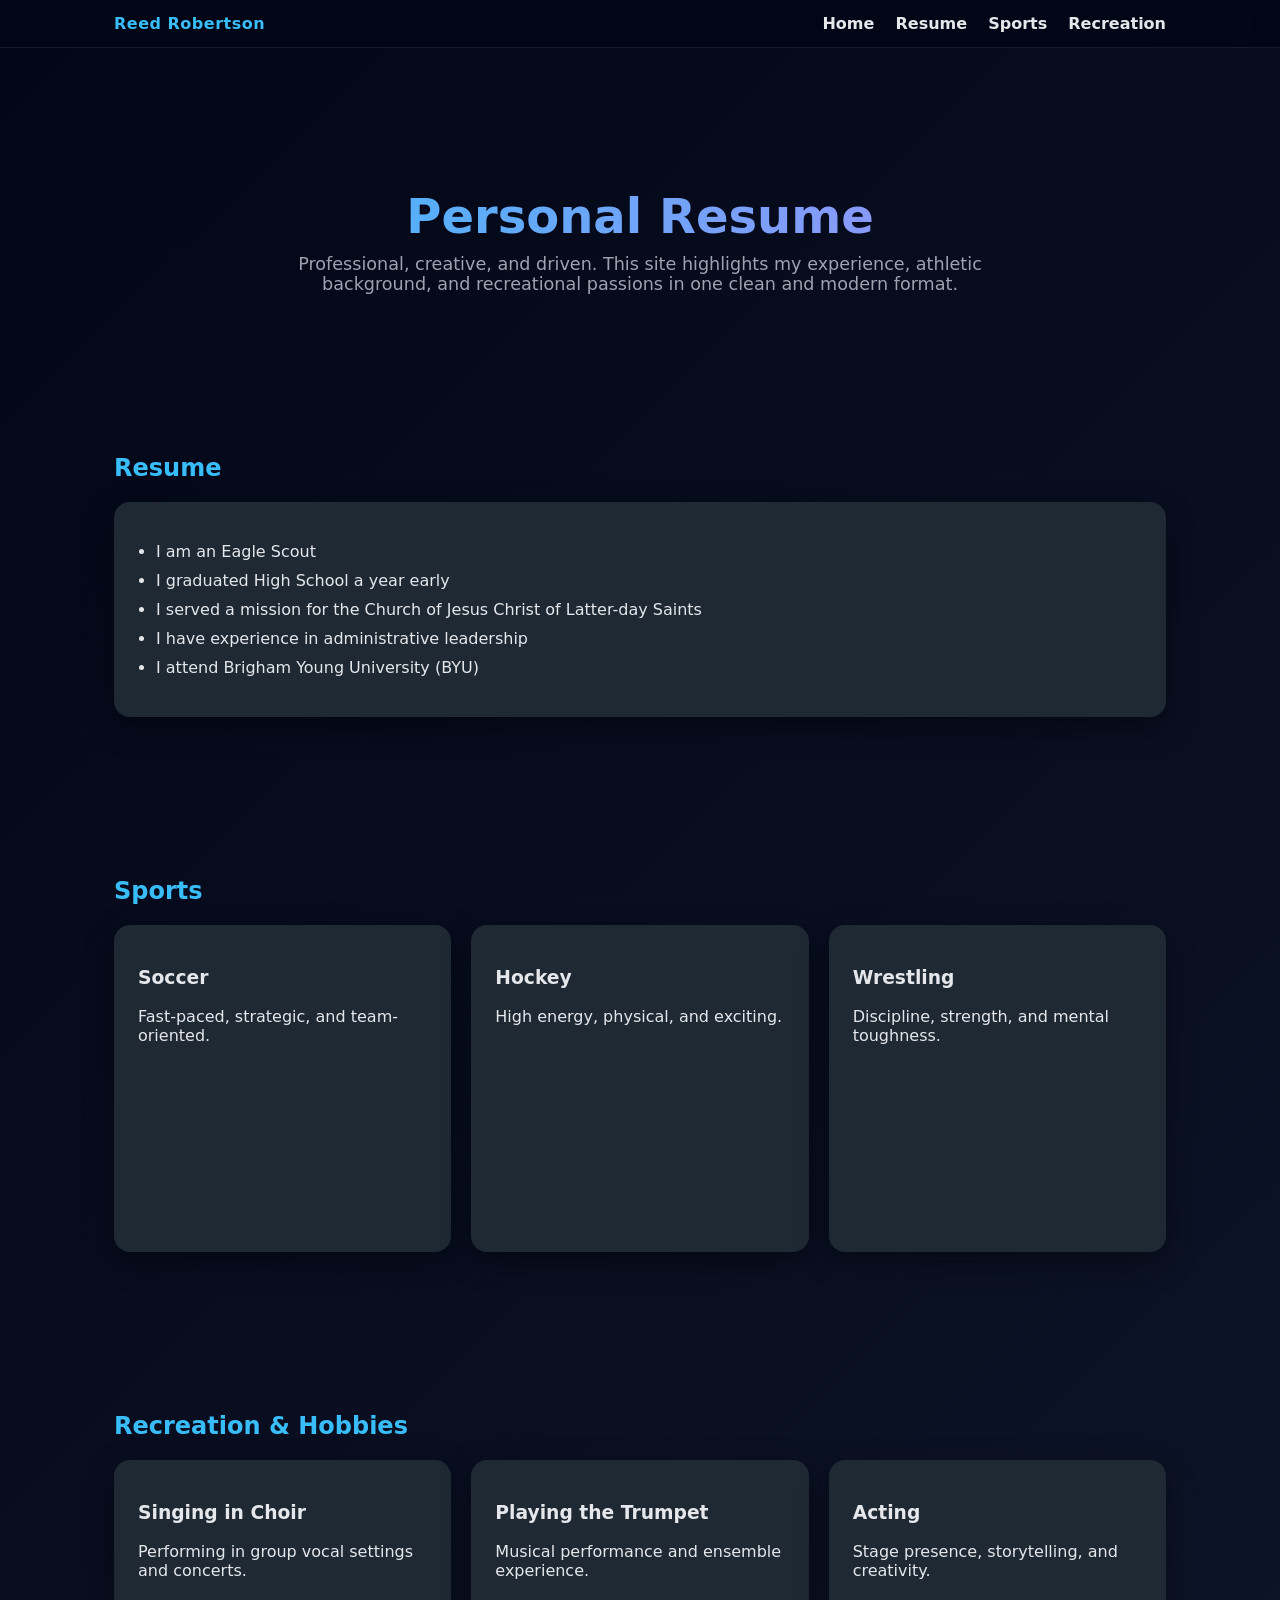
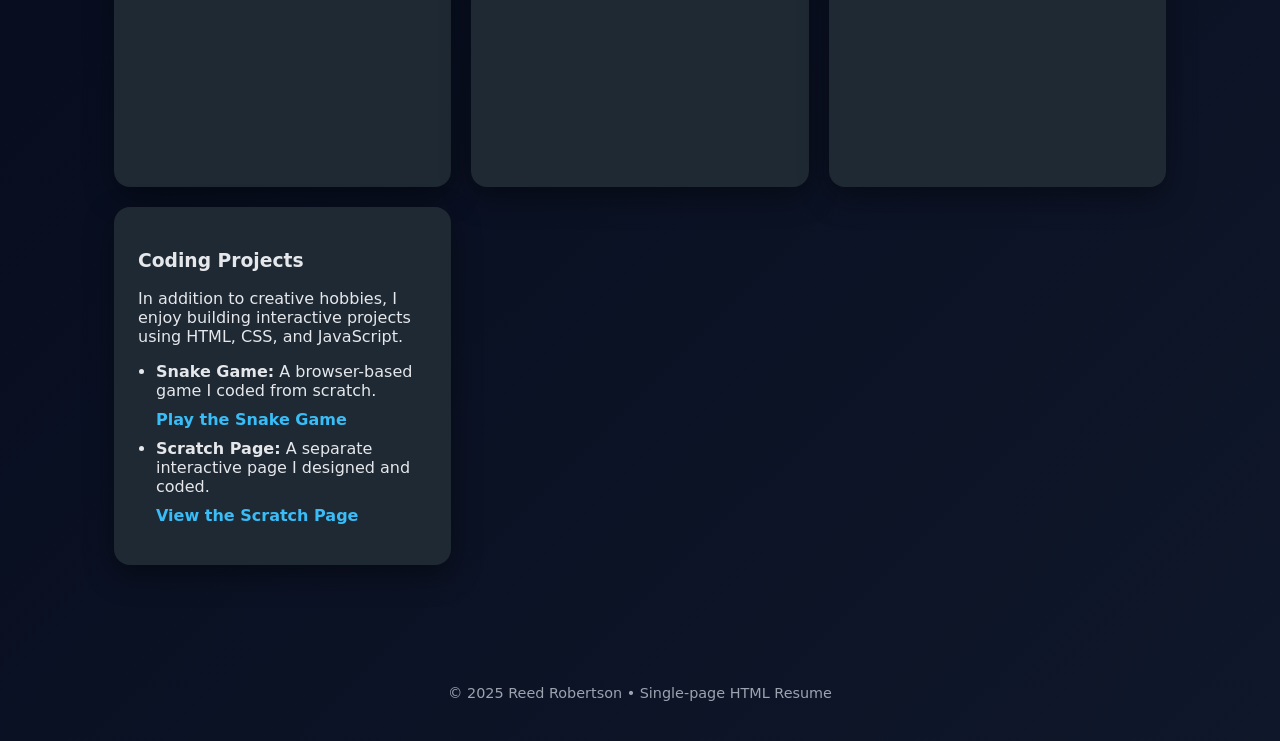
==== index.html @ 2815695e "Add files via upload" ====
<!doctype html>
<html lang="en">
<head>
  <meta charset="utf-8" />
  <meta name="viewport" content="width=device-width,initial-scale=1" />
  <title>Personal Resume | Reed Robertson</title>

  <style>
    :root{
      --bg:#0f172a;
      --panel:#111827;
      --card:#1f2933;
      --accent:#38bdf8;
      --accent2:#a78bfa;
      --text:#e5e7eb;
      --muted:#9ca3af;
      --radius:16px;
    }

    *{box-sizing:border-box}
    body{
      margin:0;
      font-family:system-ui,-apple-system,Segoe UI,Roboto,Helvetica,Arial,sans-serif;
      background:linear-gradient(135deg,#020617,var(--bg));
      color:var(--text);
      scroll-behavior:smooth;
    }
    header{
      position:sticky;
      top:0;
      z-index:10;
      background:rgba(2,6,23,0.85);
      backdrop-filter:blur(10px);
      border-bottom:1px solid rgba(255,255,255,0.08);
    }
    nav{
      max-width:1100px;
      margin:auto;
      display:flex;
      justify-content:space-between;
      align-items:center;
      padding:14px 24px;
    }
    nav .brand{ font-weight:800; letter-spacing:0.5px; color:var(--accent); }
    nav a{ color:var(--text); text-decoration:none; margin-left:16px; font-weight:600; }
    nav a:hover{color:var(--accent)}
    section{ max-width:1100px; margin:auto; padding:80px 24px; }
    .hero{ text-align:center; padding-top:100px; }
    .hero h1{
      font-size:3rem;
      margin-bottom:10px;
      background:linear-gradient(90deg,var(--accent),var(--accent2));
      -webkit-background-clip:text;
      -webkit-text-fill-color:transparent;
    }
    .hero p{ max-width:700px; margin:auto; font-size:1.1rem; color:var(--muted); }
    .grid{ display:grid; grid-template-columns:repeat(auto-fit,minmax(280px,1fr)); gap:20px; }
    .card{ background:var(--card); border-radius:var(--radius); padding:24px; box-shadow:0 10px 30px rgba(0,0,0,0.4); }
    h2{ margin-top:0; color:var(--accent); }
    ul{padding-left:18px} li{margin:10px 0}
    .video{ margin-top:10px; aspect-ratio:16/9; }
    iframe{ width:100%; height:100%; border:none; border-radius:12px; }
    .project-links a{ display:inline-block; margin-top:10px; color:var(--accent); text-decoration:none; font-weight:600; }
    .project-links a:hover{ text-decoration:underline; }
    footer{ text-align:center; padding:40px 20px; color:var(--muted); font-size:0.9rem; }
  </style>
</head>

<body>
<header>
  <nav>
    <div class="brand">Reed Robertson</div>
    <div>
      <a href="#home">Home</a>
      <a href="#resume">Resume</a>
      <a href="#sports">Sports</a>
      <a href="#recreation">Recreation</a>
    </div>
  </nav>
</header>

<section id="home" class="hero">
  <h1>Personal Resume</h1>
  <p>Professional, creative, and driven. This site highlights my experience, athletic background, and recreational passions in one clean and modern format.</p>
</section>

<section id="resume">
  <h2>Resume</h2>
  <div class="card">
    <ul>
      <li>I am an Eagle Scout</li>
      <li>I graduated High School a year early</li>
      <li>I served a mission for the Church of Jesus Christ of Latter-day Saints</li>
      <li>I have experience in administrative leadership</li>
      <li>I attend Brigham Young University (BYU)</li>
    </ul>
  </div>
</section>

<section id="sports">
  <h2>Sports</h2>
  <div class="grid">
    <div class="card">
      <h3>Soccer</h3>
      <p>Fast-paced, strategic, and team-oriented.</p>
      <div class="video"><iframe src="https://www.youtube.com/embed/1w7OgIMMRc4" allowfullscreen></iframe></div>
    </div>
    <div class="card">
      <h3>Hockey</h3>
      <p>High energy, physical, and exciting.</p>
      <div class="video"><iframe src="https://www.youtube.com/embed/9TgPz0c6p0I" allowfullscreen></iframe></div>
    </div>
    <div class="card">
      <h3>Wrestling</h3>
      <p>Discipline, strength, and mental toughness.</p>
      <div class="video"><iframe src="https://www.youtube.com/embed/4qJgF2k0z5U" allowfullscreen></iframe></div>
    </div>
  </div>
</section>

<section id="recreation">
  <h2>Recreation & Hobbies</h2>
  <div class="grid">

    <div class="card">
      <h3>Singing in Choir</h3>
      <p>Performing in group vocal settings and concerts.</p>
      <div class="video"><iframe src="https://www.youtube.com/embed/3rQO1j1k7WQ" allowfullscreen></iframe></div>
    </div>

    <div class="card">
      <h3>Playing the Trumpet</h3>
      <p>Musical performance and ensemble experience.</p>
      <div class="video"><iframe src="https://www.youtube.com/embed/5fM2xkG5dWw" allowfullscreen></iframe></div>
    </div>

    <div class="card">
      <h3>Acting</h3>
      <p>Stage presence, storytelling, and creativity.</p>
      <div class="video"><iframe src="https://www.youtube.com/embed/Fq3r5p0zjGI" allowfullscreen></iframe></div>
    </div>

    <!-- Coding Projects Card -->
    <div class="card project-links">
      <h3>Coding Projects</h3>
      <p>In addition to creative hobbies, I enjoy building interactive projects using HTML, CSS, and JavaScript.</p>
      <ul>
        <li>
          <strong>Snake Game:</strong> A browser-based game I coded from scratch.
          <br><a href="game.html">Play the Snake Game</a>
        </li>
        <li>
          <strong>Scratch Page:</strong> A separate interactive page I designed and coded.
          <br><a href="scratch.html">View the Scratch Page</a>
        </li>
      </ul>
    </div>

  </div>
</section>

<footer>
  © 2025 Reed Robertson • Single-page HTML Resume
</footer>
</body>
</html>
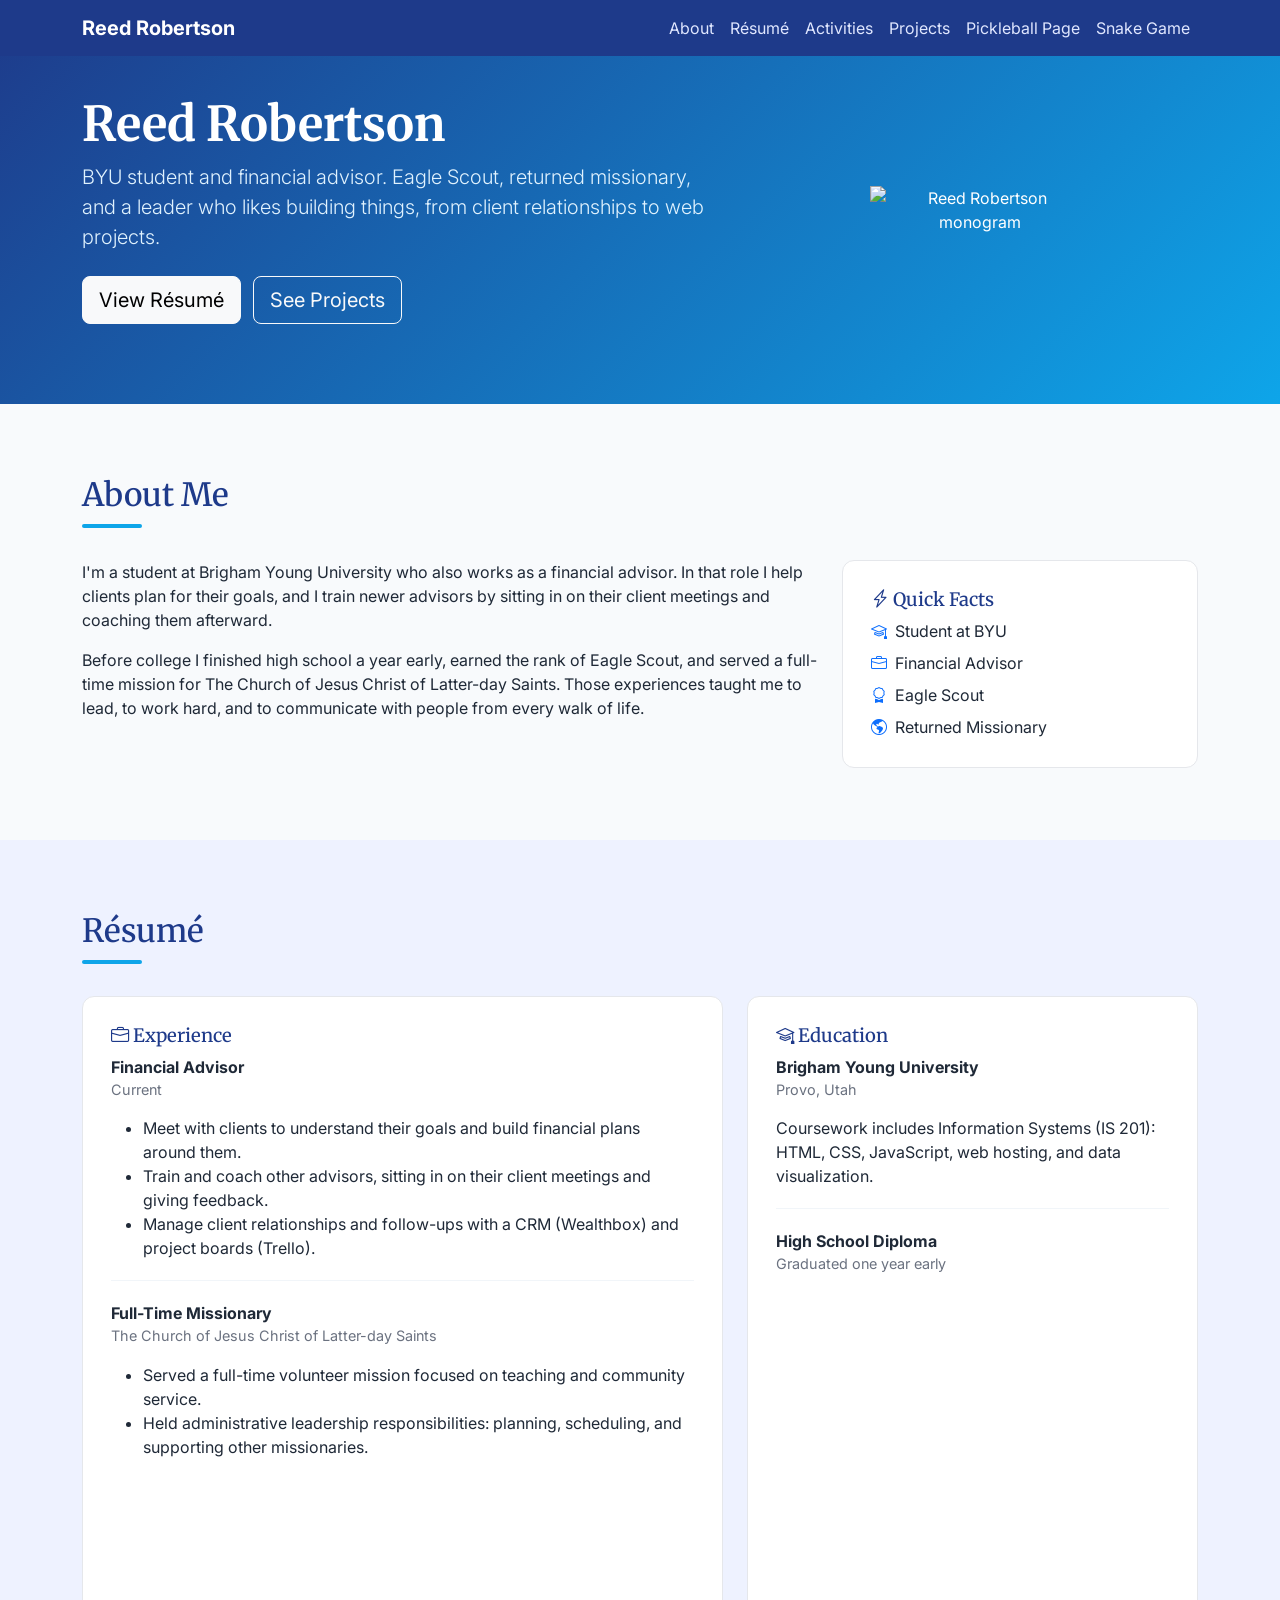
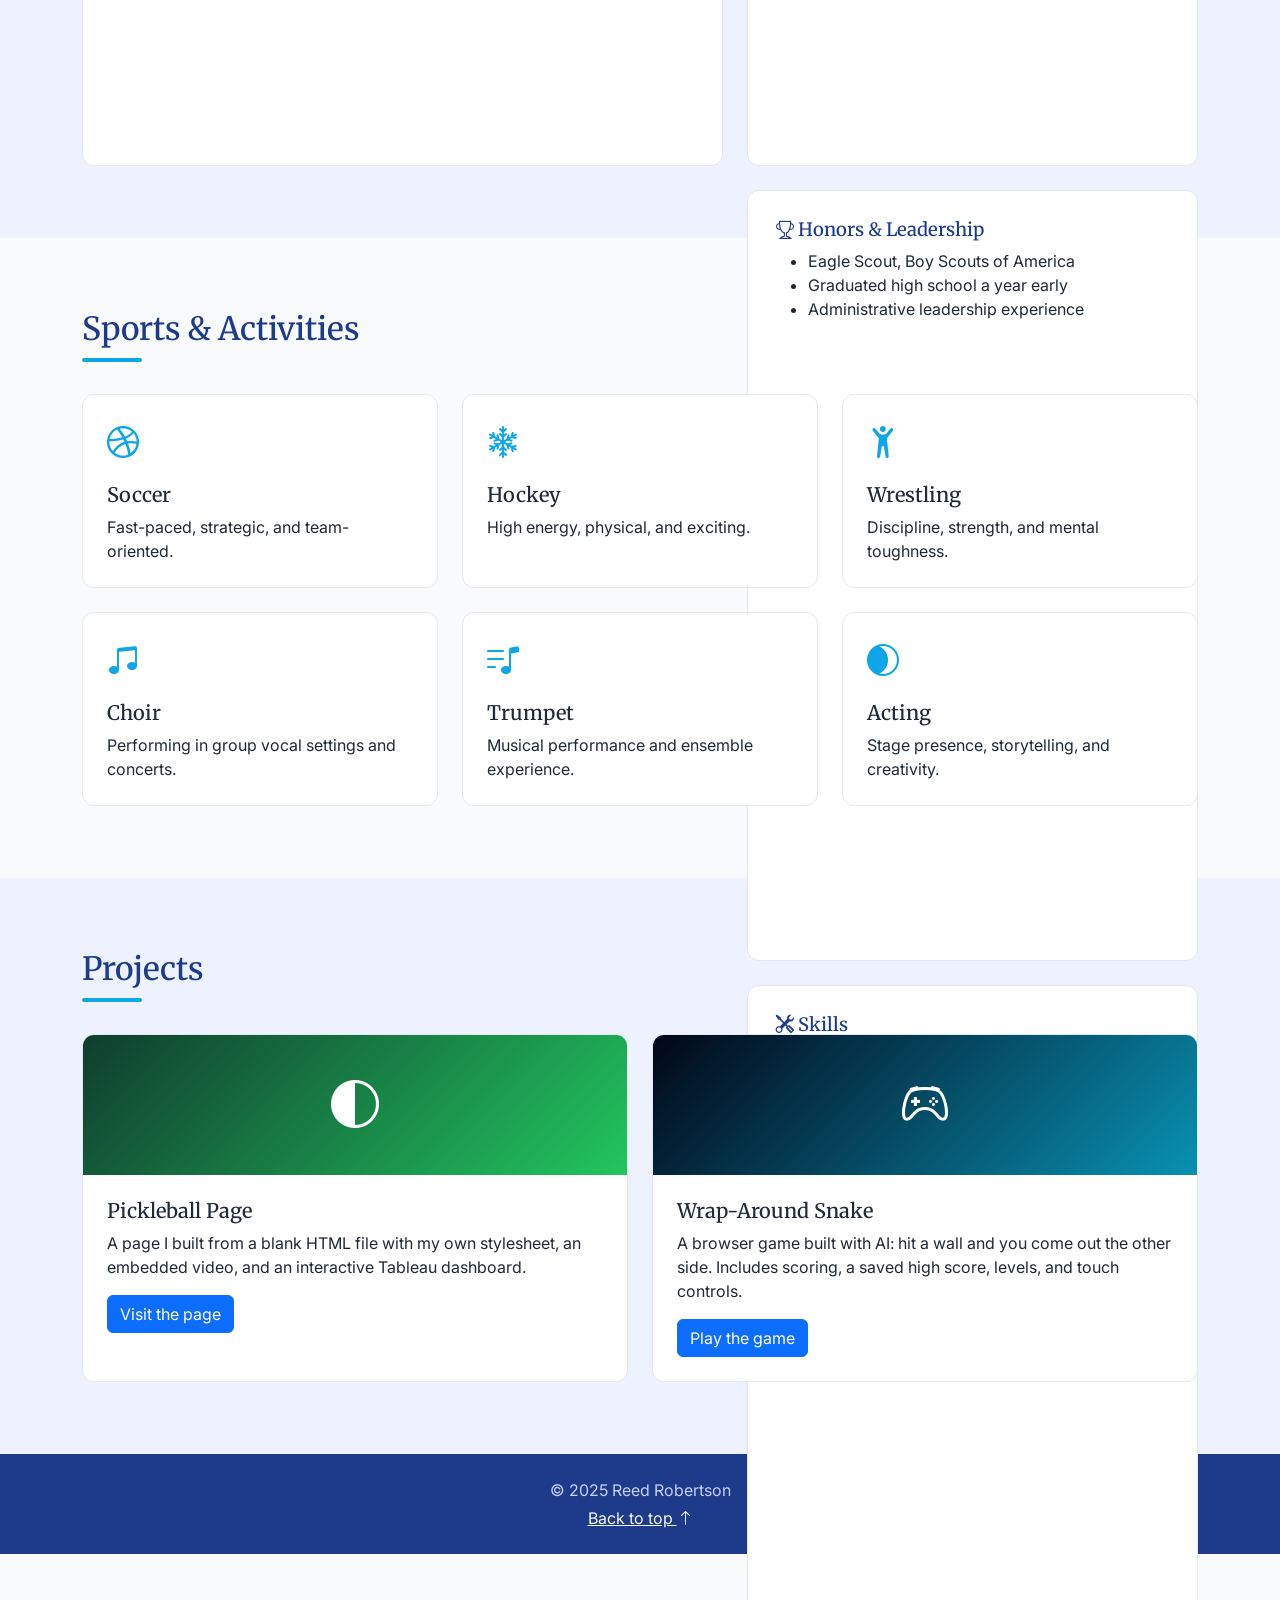
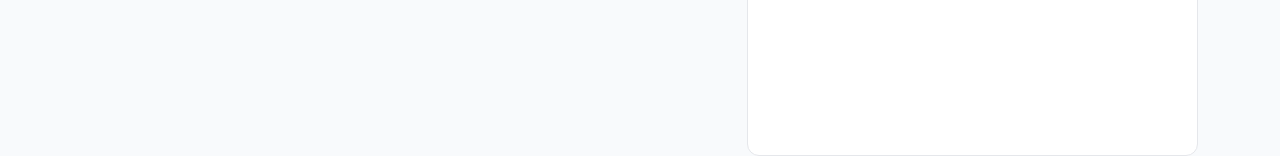
==== commit 2df017c0: "Rebuild site: new resume page, styled pickleball page, stylesheet, improved snake game" ====
--- a/index.html
+++ b/index.html
@@ -1,166 +1,214 @@
-<!doctype html>
+<!DOCTYPE html>
 <html lang="en">
 <head>
-  <meta charset="utf-8" />
-  <meta name="viewport" content="width=device-width,initial-scale=1" />
-  <title>Personal Resume | Reed Robertson</title>
-
+  <meta charset="UTF-8">
+  <meta name="viewport" content="width=device-width, initial-scale=1">
+  <title>Reed Robertson | Résumé &amp; Portfolio</title>
+  <link href="https://cdn.jsdelivr.net/npm/bootstrap@5.3.3/dist/css/bootstrap.min.css" rel="stylesheet">
+  <link href="https://cdn.jsdelivr.net/npm/bootstrap-icons@1.11.3/font/bootstrap-icons.min.css" rel="stylesheet">
+  <link href="https://fonts.googleapis.com/css2?family=Inter:wght@400;600;700&family=Merriweather:wght@700&display=swap" rel="stylesheet">
   <style>
-    :root{
-      --bg:#0f172a;
-      --panel:#111827;
-      --card:#1f2933;
-      --accent:#38bdf8;
-      --accent2:#a78bfa;
-      --text:#e5e7eb;
-      --muted:#9ca3af;
-      --radius:16px;
-    }
-
-    *{box-sizing:border-box}
-    body{
-      margin:0;
-      font-family:system-ui,-apple-system,Segoe UI,Roboto,Helvetica,Arial,sans-serif;
-      background:linear-gradient(135deg,#020617,var(--bg));
-      color:var(--text);
-      scroll-behavior:smooth;
-    }
-    header{
-      position:sticky;
-      top:0;
-      z-index:10;
-      background:rgba(2,6,23,0.85);
-      backdrop-filter:blur(10px);
-      border-bottom:1px solid rgba(255,255,255,0.08);
-    }
-    nav{
-      max-width:1100px;
-      margin:auto;
-      display:flex;
-      justify-content:space-between;
-      align-items:center;
-      padding:14px 24px;
-    }
-    nav .brand{ font-weight:800; letter-spacing:0.5px; color:var(--accent); }
-    nav a{ color:var(--text); text-decoration:none; margin-left:16px; font-weight:600; }
-    nav a:hover{color:var(--accent)}
-    section{ max-width:1100px; margin:auto; padding:80px 24px; }
-    .hero{ text-align:center; padding-top:100px; }
-    .hero h1{
-      font-size:3rem;
-      margin-bottom:10px;
-      background:linear-gradient(90deg,var(--accent),var(--accent2));
-      -webkit-background-clip:text;
-      -webkit-text-fill-color:transparent;
-    }
-    .hero p{ max-width:700px; margin:auto; font-size:1.1rem; color:var(--muted); }
-    .grid{ display:grid; grid-template-columns:repeat(auto-fit,minmax(280px,1fr)); gap:20px; }
-    .card{ background:var(--card); border-radius:var(--radius); padding:24px; box-shadow:0 10px 30px rgba(0,0,0,0.4); }
-    h2{ margin-top:0; color:var(--accent); }
-    ul{padding-left:18px} li{margin:10px 0}
-    .video{ margin-top:10px; aspect-ratio:16/9; }
-    iframe{ width:100%; height:100%; border:none; border-radius:12px; }
-    .project-links a{ display:inline-block; margin-top:10px; color:var(--accent); text-decoration:none; font-weight:600; }
-    .project-links a:hover{ text-decoration:underline; }
-    footer{ text-align:center; padding:40px 20px; color:var(--muted); font-size:0.9rem; }
+    :root { --navy:#1e3a8a; --sky:#0ea5e9; --ink:#1f2937; --muted:#6b7280; }
+    body { font-family:'Inter', system-ui, sans-serif; color:var(--ink); background:#f8fafc; }
+    h1, h2, h3 { font-family:'Merriweather', Georgia, serif; }
+    .navbar { background:var(--navy); }
+    .navbar .nav-link { color:#e0e7ff; }
+    .navbar .nav-link:hover, .navbar .nav-link:focus { color:#fff; }
+    .hero { background:linear-gradient(135deg, var(--navy), var(--sky)); color:#fff; padding:6rem 0 5rem; }
+    .hero img { max-width:220px; }
+    .hero .lead { color:#e0f2fe; }
+    section { padding:4.5rem 0; scroll-margin-top:60px; }
+    .section-title { color:var(--navy); margin-bottom:2rem; }
+    .section-title::after { content:""; display:block; width:60px; height:4px; background:var(--sky); margin-top:.6rem; border-radius:2px; }
+    .resume-card { background:#fff; border:1px solid #e5e7eb; border-radius:12px; padding:1.75rem; height:100%; }
+    .resume-card h3 { font-size:1.15rem; color:var(--navy); }
+    .entry + .entry { margin-top:1.25rem; padding-top:1.25rem; border-top:1px solid #f1f5f9; }
+    .entry-title { font-weight:700; margin:0; }
+    .entry-meta { color:var(--muted); font-size:.9rem; }
+    .skill { display:inline-block; background:#e0f2fe; color:#075985; border-radius:999px; padding:.3rem .8rem; margin:.2rem; font-size:.9rem; font-weight:600; }
+    .feature { background:#fff; border:1px solid #e5e7eb; border-radius:12px; padding:1.5rem; height:100%; transition:transform .2s, box-shadow .2s; }
+    .feature:hover { transform:translateY(-4px); box-shadow:0 10px 24px rgba(30,58,138,.12); }
+    .feature i { font-size:2rem; color:var(--sky); }
+    .alt { background:#eef2ff; }
+    .project-card { background:#fff; border-radius:12px; border:1px solid #e5e7eb; overflow:hidden; height:100%; }
+    .project-card .banner { height:140px; display:flex; align-items:center; justify-content:center; font-size:3rem; color:#fff; }
+    footer { background:var(--navy); color:#c7d2fe; }
   </style>
 </head>
-
 <body>
-<header>
-  <nav>
-    <div class="brand">Reed Robertson</div>
-    <div>
-      <a href="#home">Home</a>
-      <a href="#resume">Resume</a>
-      <a href="#sports">Sports</a>
-      <a href="#recreation">Recreation</a>
-    </div>
-  </nav>
+
+<nav class="navbar navbar-expand-lg navbar-dark fixed-top">
+  <div class="container">
+    <a class="navbar-brand fw-bold" href="#home">Reed Robertson</a>
+    <button class="navbar-toggler" type="button" data-bs-toggle="collapse" data-bs-target="#mainNav" aria-controls="mainNav" aria-expanded="false" aria-label="Toggle navigation">
+      <span class="navbar-toggler-icon"></span>
+    </button>
+    <div class="collapse navbar-collapse" id="mainNav">
+      <ul class="navbar-nav ms-auto">
+        <li class="nav-item"><a class="nav-link" href="#about">About</a></li>
+        <li class="nav-item"><a class="nav-link" href="#resume">Résumé</a></li>
+        <li class="nav-item"><a class="nav-link" href="#activities">Activities</a></li>
+        <li class="nav-item"><a class="nav-link" href="#projects">Projects</a></li>
+        <li class="nav-item"><a class="nav-link" href="scratch.html">Pickleball Page</a></li>
+        <li class="nav-item"><a class="nav-link" href="game.html">Snake Game</a></li>
+      </ul>
+    </div>
+  </div>
+</nav>
+
+<header class="hero" id="home">
+  <div class="container">
+    <div class="row align-items-center g-5">
+      <div class="col-md-7">
+        <h1 class="display-5 fw-bold">Reed Robertson</h1>
+        <p class="lead mb-4">BYU student and financial advisor. Eagle Scout, returned missionary, and a leader who likes building things, from client relationships to web projects.</p>
+        <a href="#resume" class="btn btn-light btn-lg me-2">View Résumé</a>
+        <a href="#projects" class="btn btn-outline-light btn-lg">See Projects</a>
+      </div>
+      <div class="col-md-5 text-center">
+        <img src="images/hero.svg" alt="Reed Robertson monogram" class="img-fluid">
+      </div>
+    </div>
+  </div>
 </header>
 
-<section id="home" class="hero">
-  <h1>Personal Resume</h1>
-  <p>Professional, creative, and driven. This site highlights my experience, athletic background, and recreational passions in one clean and modern format.</p>
-</section>
-
-<section id="resume">
-  <h2>Resume</h2>
-  <div class="card">
-    <ul>
-      <li>I am an Eagle Scout</li>
-      <li>I graduated High School a year early</li>
-      <li>I served a mission for the Church of Jesus Christ of Latter-day Saints</li>
-      <li>I have experience in administrative leadership</li>
-      <li>I attend Brigham Young University (BYU)</li>
-    </ul>
-  </div>
-</section>
-
-<section id="sports">
-  <h2>Sports</h2>
-  <div class="grid">
-    <div class="card">
-      <h3>Soccer</h3>
-      <p>Fast-paced, strategic, and team-oriented.</p>
-      <div class="video"><iframe src="https://www.youtube.com/embed/1w7OgIMMRc4" allowfullscreen></iframe></div>
-    </div>
-    <div class="card">
-      <h3>Hockey</h3>
-      <p>High energy, physical, and exciting.</p>
-      <div class="video"><iframe src="https://www.youtube.com/embed/9TgPz0c6p0I" allowfullscreen></iframe></div>
-    </div>
-    <div class="card">
-      <h3>Wrestling</h3>
-      <p>Discipline, strength, and mental toughness.</p>
-      <div class="video"><iframe src="https://www.youtube.com/embed/4qJgF2k0z5U" allowfullscreen></iframe></div>
-    </div>
-  </div>
-</section>
-
-<section id="recreation">
-  <h2>Recreation & Hobbies</h2>
-  <div class="grid">
-
-    <div class="card">
-      <h3>Singing in Choir</h3>
-      <p>Performing in group vocal settings and concerts.</p>
-      <div class="video"><iframe src="https://www.youtube.com/embed/3rQO1j1k7WQ" allowfullscreen></iframe></div>
-    </div>
-
-    <div class="card">
-      <h3>Playing the Trumpet</h3>
-      <p>Musical performance and ensemble experience.</p>
-      <div class="video"><iframe src="https://www.youtube.com/embed/5fM2xkG5dWw" allowfullscreen></iframe></div>
-    </div>
-
-    <div class="card">
-      <h3>Acting</h3>
-      <p>Stage presence, storytelling, and creativity.</p>
-      <div class="video"><iframe src="https://www.youtube.com/embed/Fq3r5p0zjGI" allowfullscreen></iframe></div>
-    </div>
-
-    <!-- Coding Projects Card -->
-    <div class="card project-links">
-      <h3>Coding Projects</h3>
-      <p>In addition to creative hobbies, I enjoy building interactive projects using HTML, CSS, and JavaScript.</p>
-      <ul>
-        <li>
-          <strong>Snake Game:</strong> A browser-based game I coded from scratch.
-          <br><a href="game.html">Play the Snake Game</a>
-        </li>
-        <li>
-          <strong>Scratch Page:</strong> A separate interactive page I designed and coded.
-          <br><a href="scratch.html">View the Scratch Page</a>
-        </li>
-      </ul>
-    </div>
-
-  </div>
-</section>
-
-<footer>
-  © 2025 Reed Robertson • Single-page HTML Resume
+<section id="about">
+  <div class="container">
+    <h2 class="section-title">About Me</h2>
+    <div class="row g-4">
+      <div class="col-lg-8">
+        <p>I'm a student at Brigham Young University who also works as a financial advisor. In that role I help clients plan for their goals, and I train newer advisors by sitting in on their client meetings and coaching them afterward.</p>
+        <p>Before college I finished high school a year early, earned the rank of Eagle Scout, and served a full-time mission for The Church of Jesus Christ of Latter-day Saints. Those experiences taught me to lead, to work hard, and to communicate with people from every walk of life.</p>
+      </div>
+      <div class="col-lg-4">
+        <div class="resume-card">
+          <h3><i class="bi bi-lightning-charge"></i> Quick Facts</h3>
+          <ul class="list-unstyled mb-0">
+            <li class="mb-2"><i class="bi bi-mortarboard text-primary me-2"></i>Student at BYU</li>
+            <li class="mb-2"><i class="bi bi-briefcase text-primary me-2"></i>Financial Advisor</li>
+            <li class="mb-2"><i class="bi bi-award text-primary me-2"></i>Eagle Scout</li>
+            <li><i class="bi bi-globe-americas text-primary me-2"></i>Returned Missionary</li>
+          </ul>
+        </div>
+      </div>
+    </div>
+  </div>
+</section>
+
+<section id="resume" class="alt">
+  <div class="container">
+    <h2 class="section-title">Résumé</h2>
+    <div class="row g-4">
+      <div class="col-lg-7">
+        <div class="resume-card">
+          <h3><i class="bi bi-briefcase"></i> Experience</h3>
+          <div class="entry">
+            <p class="entry-title">Financial Advisor</p>
+            <p class="entry-meta">Current</p>
+            <ul>
+              <li>Meet with clients to understand their goals and build financial plans around them.</li>
+              <li>Train and coach other advisors, sitting in on their client meetings and giving feedback.</li>
+              <li>Manage client relationships and follow-ups with a CRM (Wealthbox) and project boards (Trello).</li>
+            </ul>
+          </div>
+          <div class="entry">
+            <p class="entry-title">Full-Time Missionary</p>
+            <p class="entry-meta">The Church of Jesus Christ of Latter-day Saints</p>
+            <ul>
+              <li>Served a full-time volunteer mission focused on teaching and community service.</li>
+              <li>Held administrative leadership responsibilities: planning, scheduling, and supporting other missionaries.</li>
+            </ul>
+          </div>
+        </div>
+      </div>
+      <div class="col-lg-5">
+        <div class="resume-card mb-4">
+          <h3><i class="bi bi-mortarboard"></i> Education</h3>
+          <div class="entry">
+            <p class="entry-title">Brigham Young University</p>
+            <p class="entry-meta">Provo, Utah</p>
+            <p class="mb-0">Coursework includes Information Systems (IS 201): HTML, CSS, JavaScript, web hosting, and data visualization.</p>
+          </div>
+          <div class="entry">
+            <p class="entry-title">High School Diploma</p>
+            <p class="entry-meta">Graduated one year early</p>
+          </div>
+        </div>
+        <div class="resume-card mb-4">
+          <h3><i class="bi bi-trophy"></i> Honors &amp; Leadership</h3>
+          <ul class="mb-0">
+            <li>Eagle Scout, Boy Scouts of America</li>
+            <li>Graduated high school a year early</li>
+            <li>Administrative leadership experience</li>
+          </ul>
+        </div>
+        <div class="resume-card">
+          <h3><i class="bi bi-tools"></i> Skills</h3>
+          <span class="skill">Client Relationships</span>
+          <span class="skill">Coaching &amp; Training</span>
+          <span class="skill">Public Speaking</span>
+          <span class="skill">HTML &amp; CSS</span>
+          <span class="skill">JavaScript</span>
+          <span class="skill">Bootstrap</span>
+          <span class="skill">Tableau</span>
+          <span class="skill">GitHub Pages</span>
+          <span class="skill">Wealthbox CRM</span>
+          <span class="skill">Google Workspace</span>
+        </div>
+      </div>
+    </div>
+  </div>
+</section>
+
+<section id="activities">
+  <div class="container">
+    <h2 class="section-title">Sports &amp; Activities</h2>
+    <div class="row g-4">
+      <div class="col-sm-6 col-lg-4"><div class="feature"><i class="bi bi-dribbble"></i><h3 class="h5 mt-3">Soccer</h3><p class="mb-0">Fast-paced, strategic, and team-oriented.</p></div></div>
+      <div class="col-sm-6 col-lg-4"><div class="feature"><i class="bi bi-snow2"></i><h3 class="h5 mt-3">Hockey</h3><p class="mb-0">High energy, physical, and exciting.</p></div></div>
+      <div class="col-sm-6 col-lg-4"><div class="feature"><i class="bi bi-person-arms-up"></i><h3 class="h5 mt-3">Wrestling</h3><p class="mb-0">Discipline, strength, and mental toughness.</p></div></div>
+      <div class="col-sm-6 col-lg-4"><div class="feature"><i class="bi bi-music-note-beamed"></i><h3 class="h5 mt-3">Choir</h3><p class="mb-0">Performing in group vocal settings and concerts.</p></div></div>
+      <div class="col-sm-6 col-lg-4"><div class="feature"><i class="bi bi-music-note-list"></i><h3 class="h5 mt-3">Trumpet</h3><p class="mb-0">Musical performance and ensemble experience.</p></div></div>
+      <div class="col-sm-6 col-lg-4"><div class="feature"><i class="bi bi-mask"></i><h3 class="h5 mt-3">Acting</h3><p class="mb-0">Stage presence, storytelling, and creativity.</p></div></div>
+    </div>
+  </div>
+</section>
+
+<section id="projects" class="alt">
+  <div class="container">
+    <h2 class="section-title">Projects</h2>
+    <div class="row g-4">
+      <div class="col-md-6">
+        <div class="project-card">
+          <div class="banner" style="background:linear-gradient(135deg,#0f3d2e,#22c55e);"><i class="bi bi-circle-half"></i></div>
+          <div class="p-4">
+            <h3 class="h5">Pickleball Page</h3>
+            <p>A page I built from a blank HTML file with my own stylesheet, an embedded video, and an interactive Tableau dashboard.</p>
+            <a class="btn btn-primary" href="scratch.html">Visit the page</a>
+          </div>
+        </div>
+      </div>
+      <div class="col-md-6">
+        <div class="project-card">
+          <div class="banner" style="background:linear-gradient(135deg,#020617,#0891b2);"><i class="bi bi-controller"></i></div>
+          <div class="p-4">
+            <h3 class="h5">Wrap-Around Snake</h3>
+            <p>A browser game built with AI: hit a wall and you come out the other side. Includes scoring, a saved high score, levels, and touch controls.</p>
+            <a class="btn btn-primary" href="game.html">Play the game</a>
+          </div>
+        </div>
+      </div>
+    </div>
+  </div>
+</section>
+
+<footer class="py-4 text-center">
+  <div class="container">
+    <p class="mb-1">&copy; 2025 Reed Robertson</p>
+    <a class="link-light" href="#home">Back to top <i class="bi bi-arrow-up"></i></a>
+  </div>
 </footer>
+
+<script src="https://cdn.jsdelivr.net/npm/bootstrap@5.3.3/dist/js/bootstrap.bundle.min.js"></script>
 </body>
 </html>
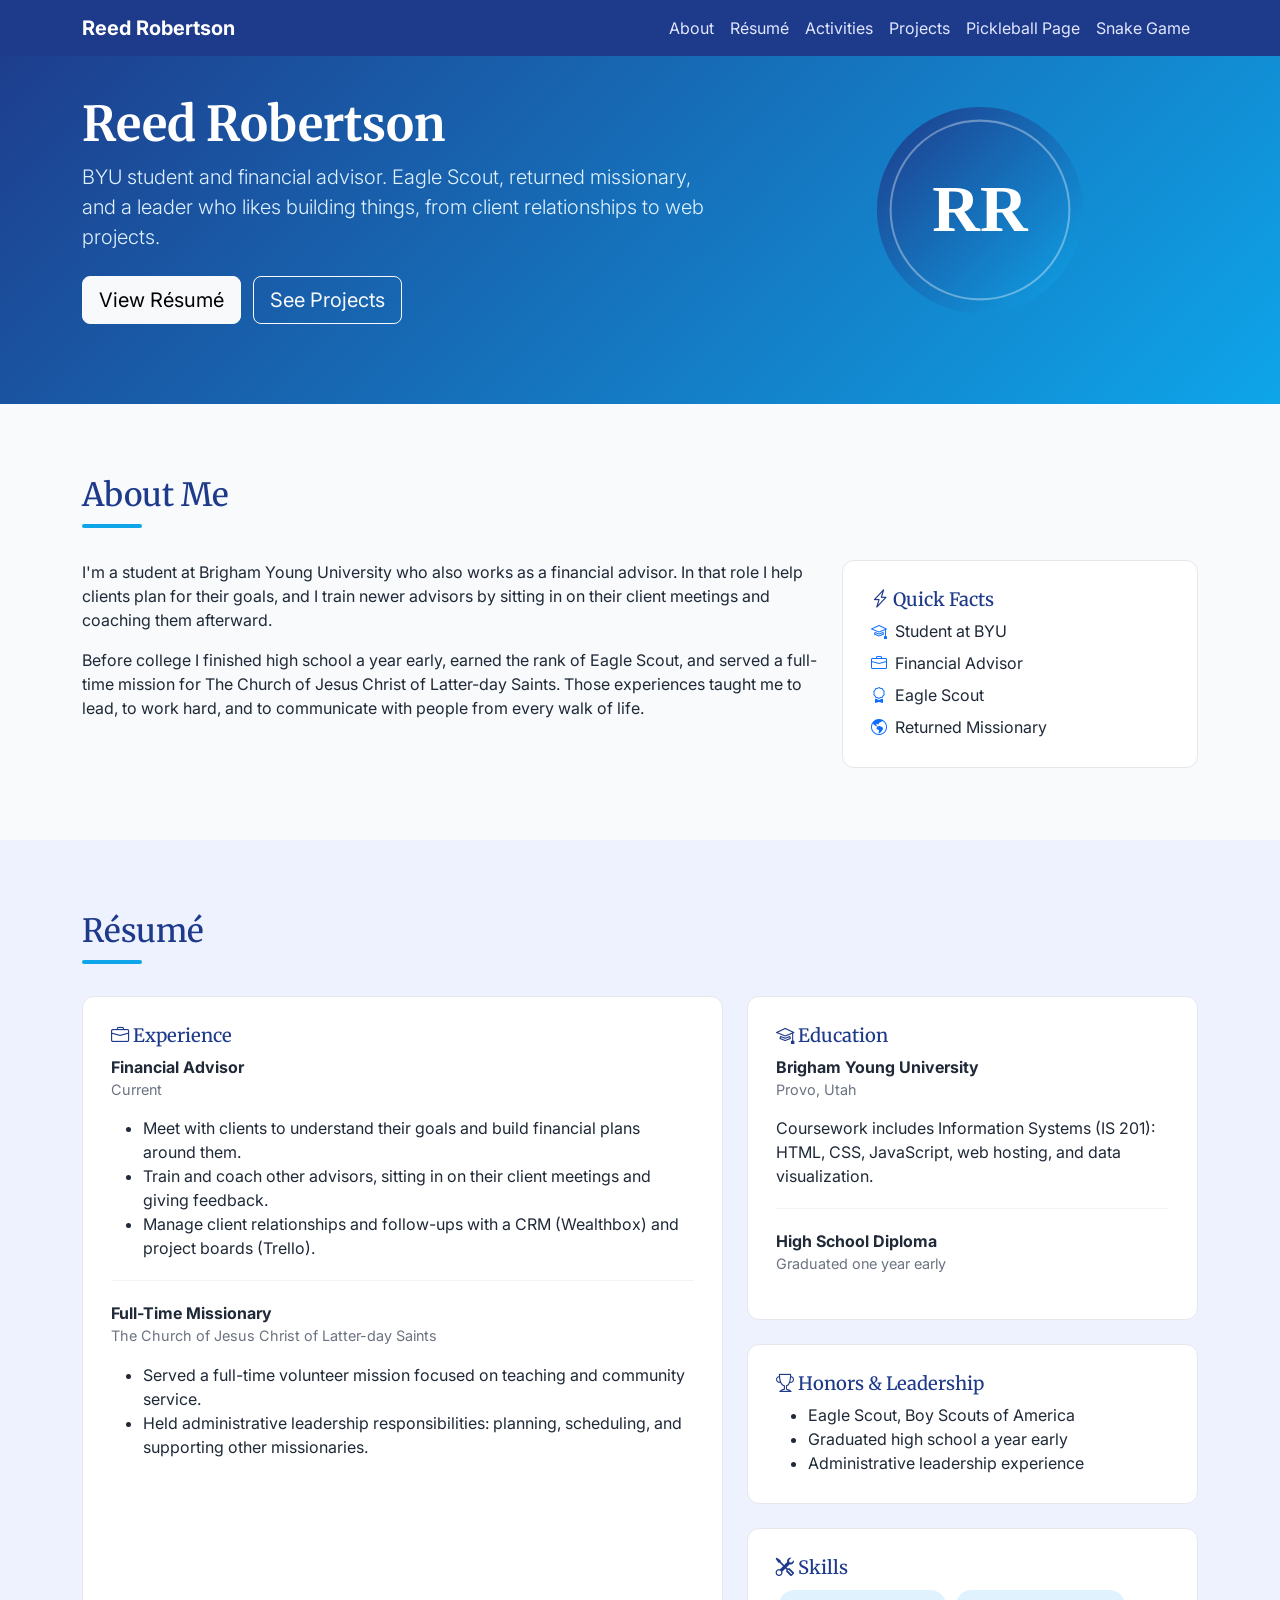
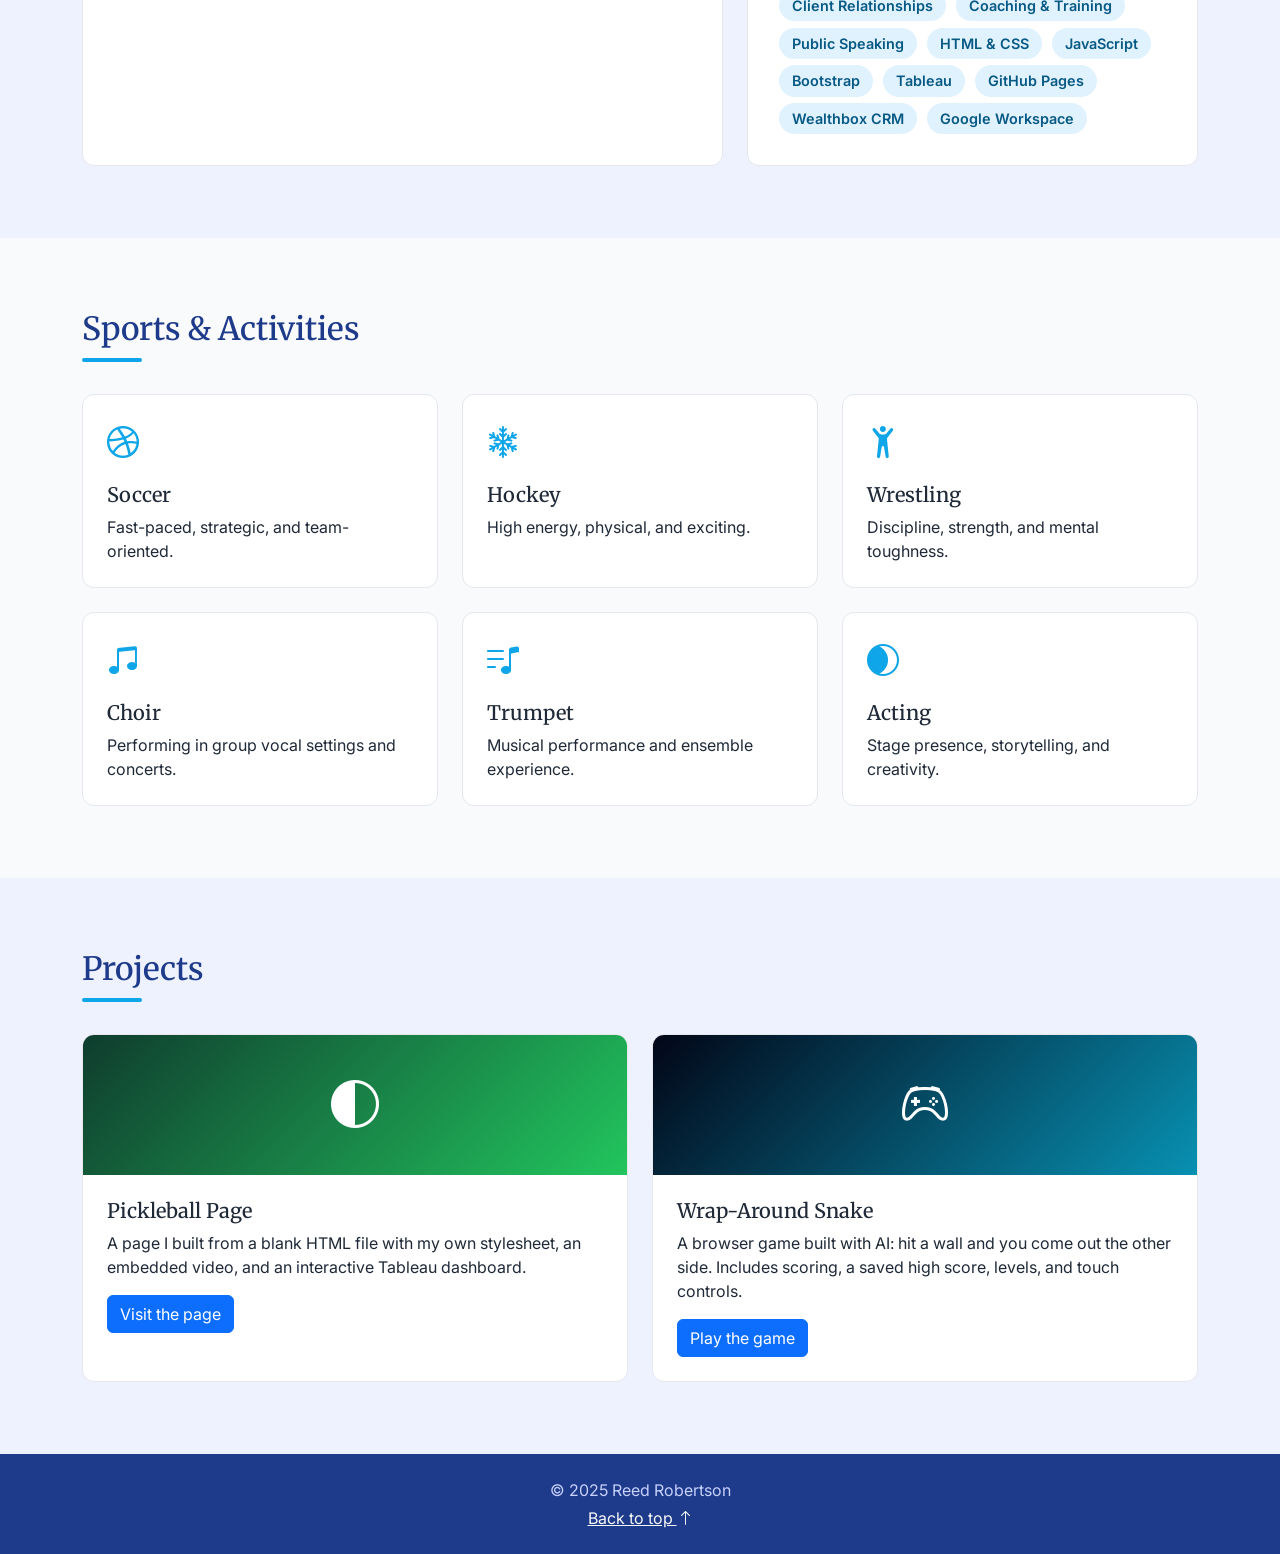
==== commit 4f23fda1: "Fix resume card layout and hero readability" ====
--- a/index.html
+++ b/index.html
@@ -20,7 +20,7 @@
     section { padding:4.5rem 0; scroll-margin-top:60px; }
     .section-title { color:var(--navy); margin-bottom:2rem; }
     .section-title::after { content:""; display:block; width:60px; height:4px; background:var(--sky); margin-top:.6rem; border-radius:2px; }
-    .resume-card { background:#fff; border:1px solid #e5e7eb; border-radius:12px; padding:1.75rem; height:100%; }
+    .resume-card { background:#fff; border:1px solid #e5e7eb; border-radius:12px; padding:1.75rem; }
     .resume-card h3 { font-size:1.15rem; color:var(--navy); }
     .entry + .entry { margin-top:1.25rem; padding-top:1.25rem; border-top:1px solid #f1f5f9; }
     .entry-title { font-weight:700; margin:0; }
@@ -81,7 +81,7 @@
         <p>Before college I finished high school a year early, earned the rank of Eagle Scout, and served a full-time mission for The Church of Jesus Christ of Latter-day Saints. Those experiences taught me to lead, to work hard, and to communicate with people from every walk of life.</p>
       </div>
       <div class="col-lg-4">
-        <div class="resume-card">
+        <div class="resume-card h-100">
           <h3><i class="bi bi-lightning-charge"></i> Quick Facts</h3>
           <ul class="list-unstyled mb-0">
             <li class="mb-2"><i class="bi bi-mortarboard text-primary me-2"></i>Student at BYU</li>
@@ -100,7 +100,7 @@
     <h2 class="section-title">Résumé</h2>
     <div class="row g-4">
       <div class="col-lg-7">
-        <div class="resume-card">
+        <div class="resume-card h-100">
           <h3><i class="bi bi-briefcase"></i> Experience</h3>
           <div class="entry">
             <p class="entry-title">Financial Advisor</p>
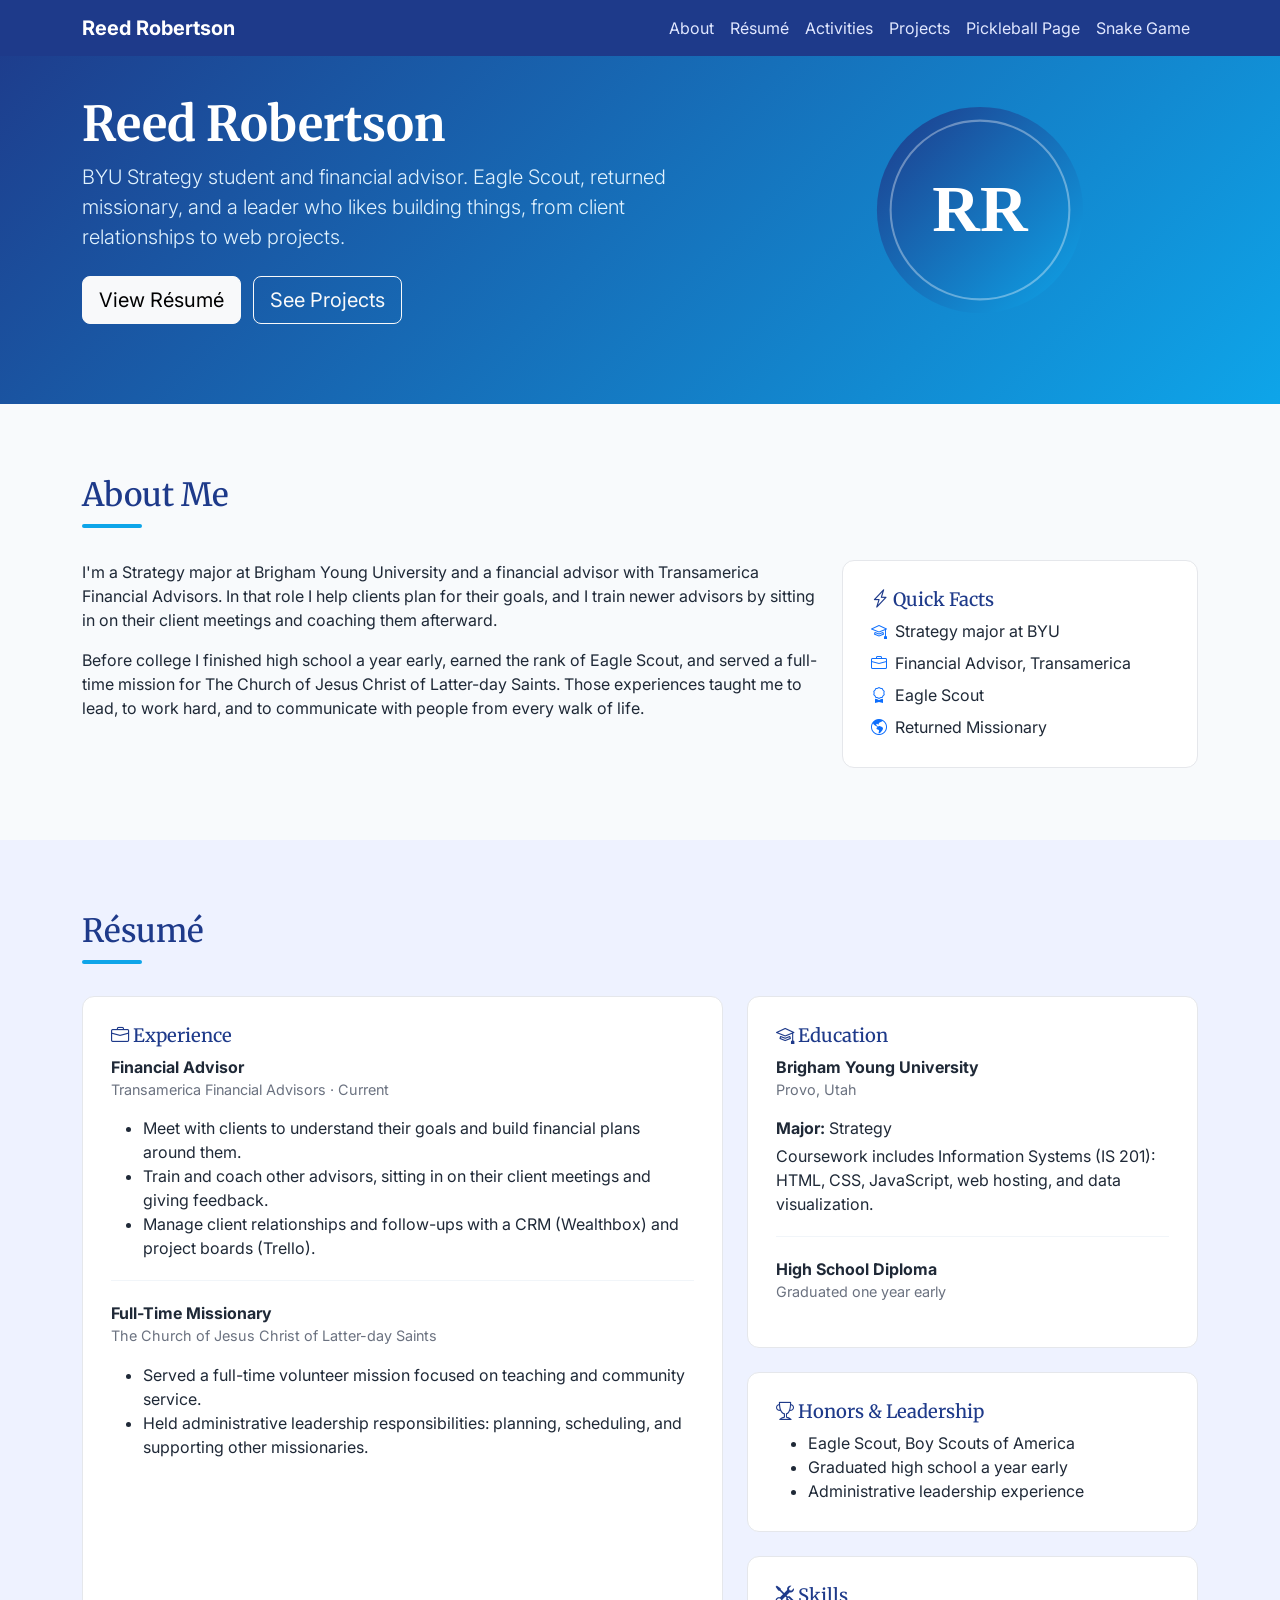
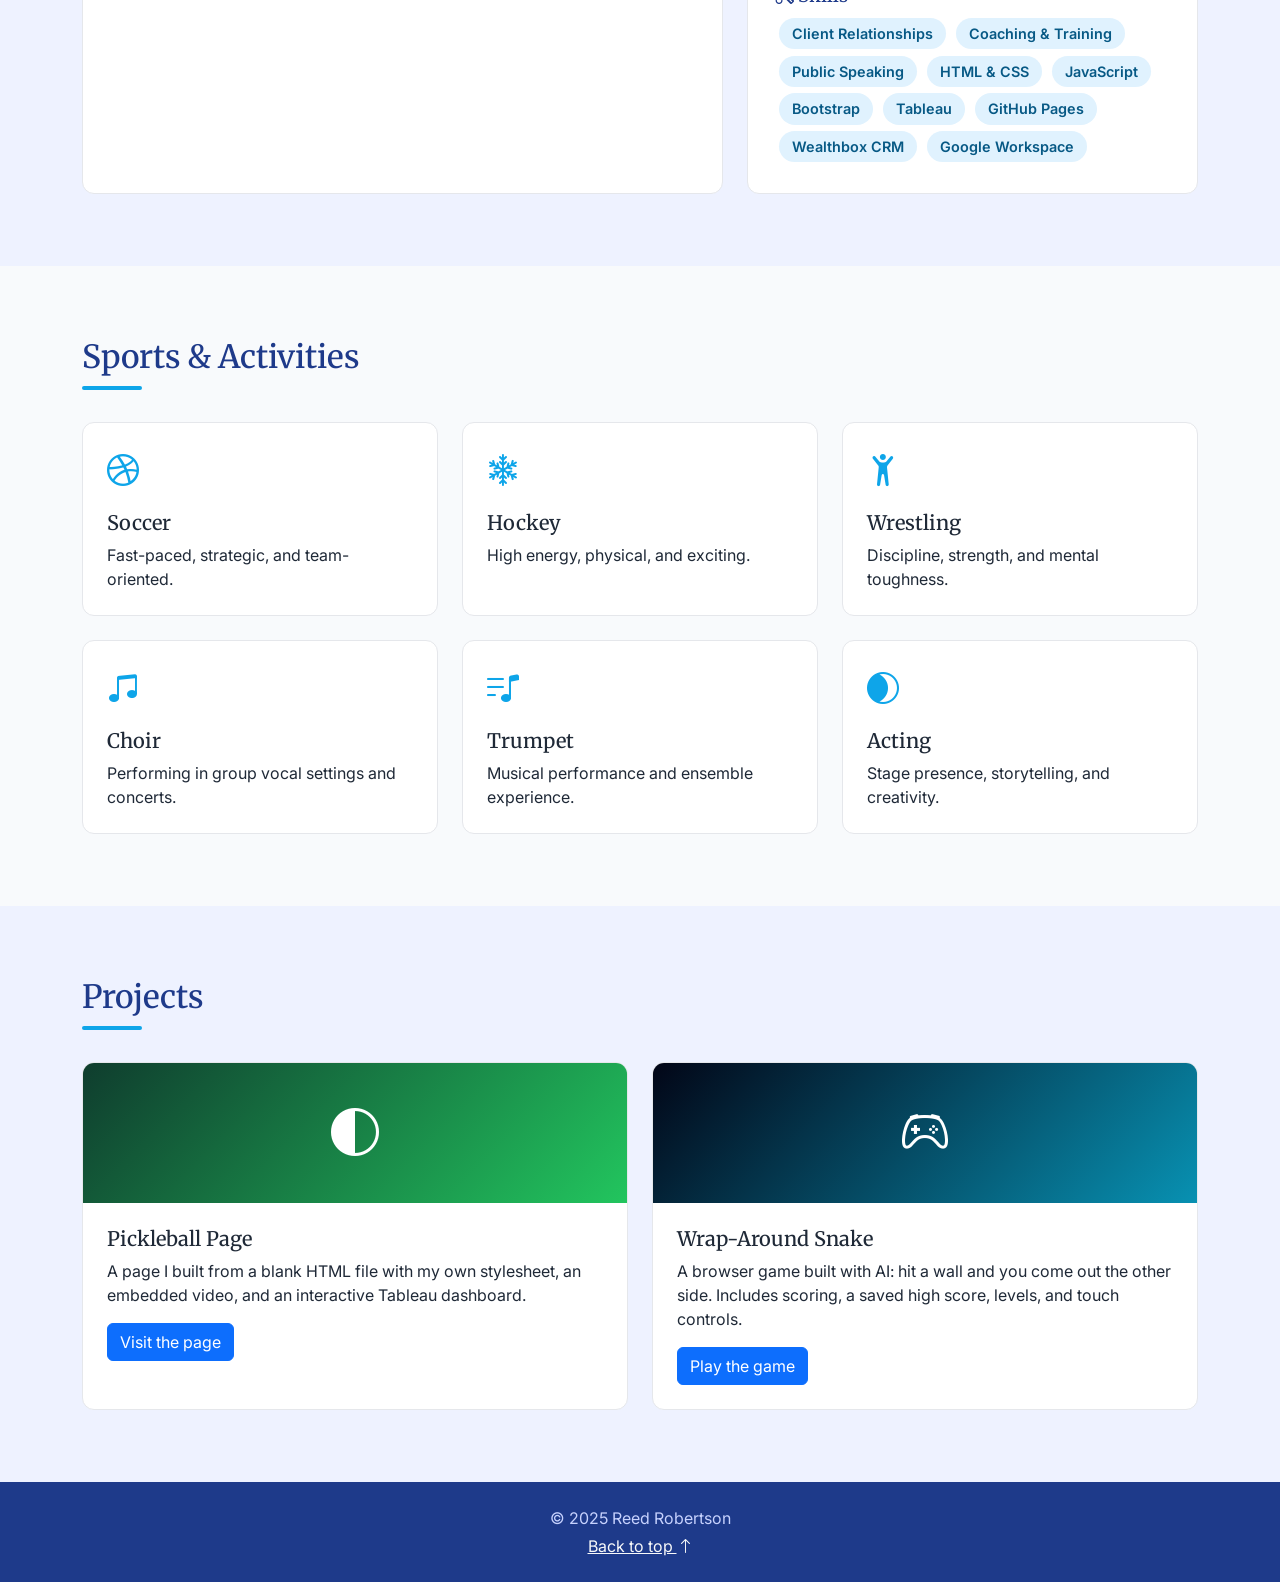
==== commit e12d013b: "Add major and employer to resume" ====
--- a/index.html
+++ b/index.html
@@ -61,7 +61,7 @@
     <div class="row align-items-center g-5">
       <div class="col-md-7">
         <h1 class="display-5 fw-bold">Reed Robertson</h1>
-        <p class="lead mb-4">BYU student and financial advisor. Eagle Scout, returned missionary, and a leader who likes building things, from client relationships to web projects.</p>
+        <p class="lead mb-4">BYU Strategy student and financial advisor. Eagle Scout, returned missionary, and a leader who likes building things, from client relationships to web projects.</p>
         <a href="#resume" class="btn btn-light btn-lg me-2">View Résumé</a>
         <a href="#projects" class="btn btn-outline-light btn-lg">See Projects</a>
       </div>
@@ -77,15 +77,15 @@
     <h2 class="section-title">About Me</h2>
     <div class="row g-4">
       <div class="col-lg-8">
-        <p>I'm a student at Brigham Young University who also works as a financial advisor. In that role I help clients plan for their goals, and I train newer advisors by sitting in on their client meetings and coaching them afterward.</p>
+        <p>I'm a Strategy major at Brigham Young University and a financial advisor with Transamerica Financial Advisors. In that role I help clients plan for their goals, and I train newer advisors by sitting in on their client meetings and coaching them afterward.</p>
         <p>Before college I finished high school a year early, earned the rank of Eagle Scout, and served a full-time mission for The Church of Jesus Christ of Latter-day Saints. Those experiences taught me to lead, to work hard, and to communicate with people from every walk of life.</p>
       </div>
       <div class="col-lg-4">
         <div class="resume-card h-100">
           <h3><i class="bi bi-lightning-charge"></i> Quick Facts</h3>
           <ul class="list-unstyled mb-0">
-            <li class="mb-2"><i class="bi bi-mortarboard text-primary me-2"></i>Student at BYU</li>
-            <li class="mb-2"><i class="bi bi-briefcase text-primary me-2"></i>Financial Advisor</li>
+            <li class="mb-2"><i class="bi bi-mortarboard text-primary me-2"></i>Strategy major at BYU</li>
+            <li class="mb-2"><i class="bi bi-briefcase text-primary me-2"></i>Financial Advisor, Transamerica</li>
             <li class="mb-2"><i class="bi bi-award text-primary me-2"></i>Eagle Scout</li>
             <li><i class="bi bi-globe-americas text-primary me-2"></i>Returned Missionary</li>
           </ul>
@@ -104,7 +104,7 @@
           <h3><i class="bi bi-briefcase"></i> Experience</h3>
           <div class="entry">
             <p class="entry-title">Financial Advisor</p>
-            <p class="entry-meta">Current</p>
+            <p class="entry-meta">Transamerica Financial Advisors &middot; Current</p>
             <ul>
               <li>Meet with clients to understand their goals and build financial plans around them.</li>
               <li>Train and coach other advisors, sitting in on their client meetings and giving feedback.</li>
@@ -127,6 +127,7 @@
           <div class="entry">
             <p class="entry-title">Brigham Young University</p>
             <p class="entry-meta">Provo, Utah</p>
+            <p class="mb-1"><strong>Major:</strong> Strategy</p>
             <p class="mb-0">Coursework includes Information Systems (IS 201): HTML, CSS, JavaScript, web hosting, and data visualization.</p>
           </div>
           <div class="entry">
